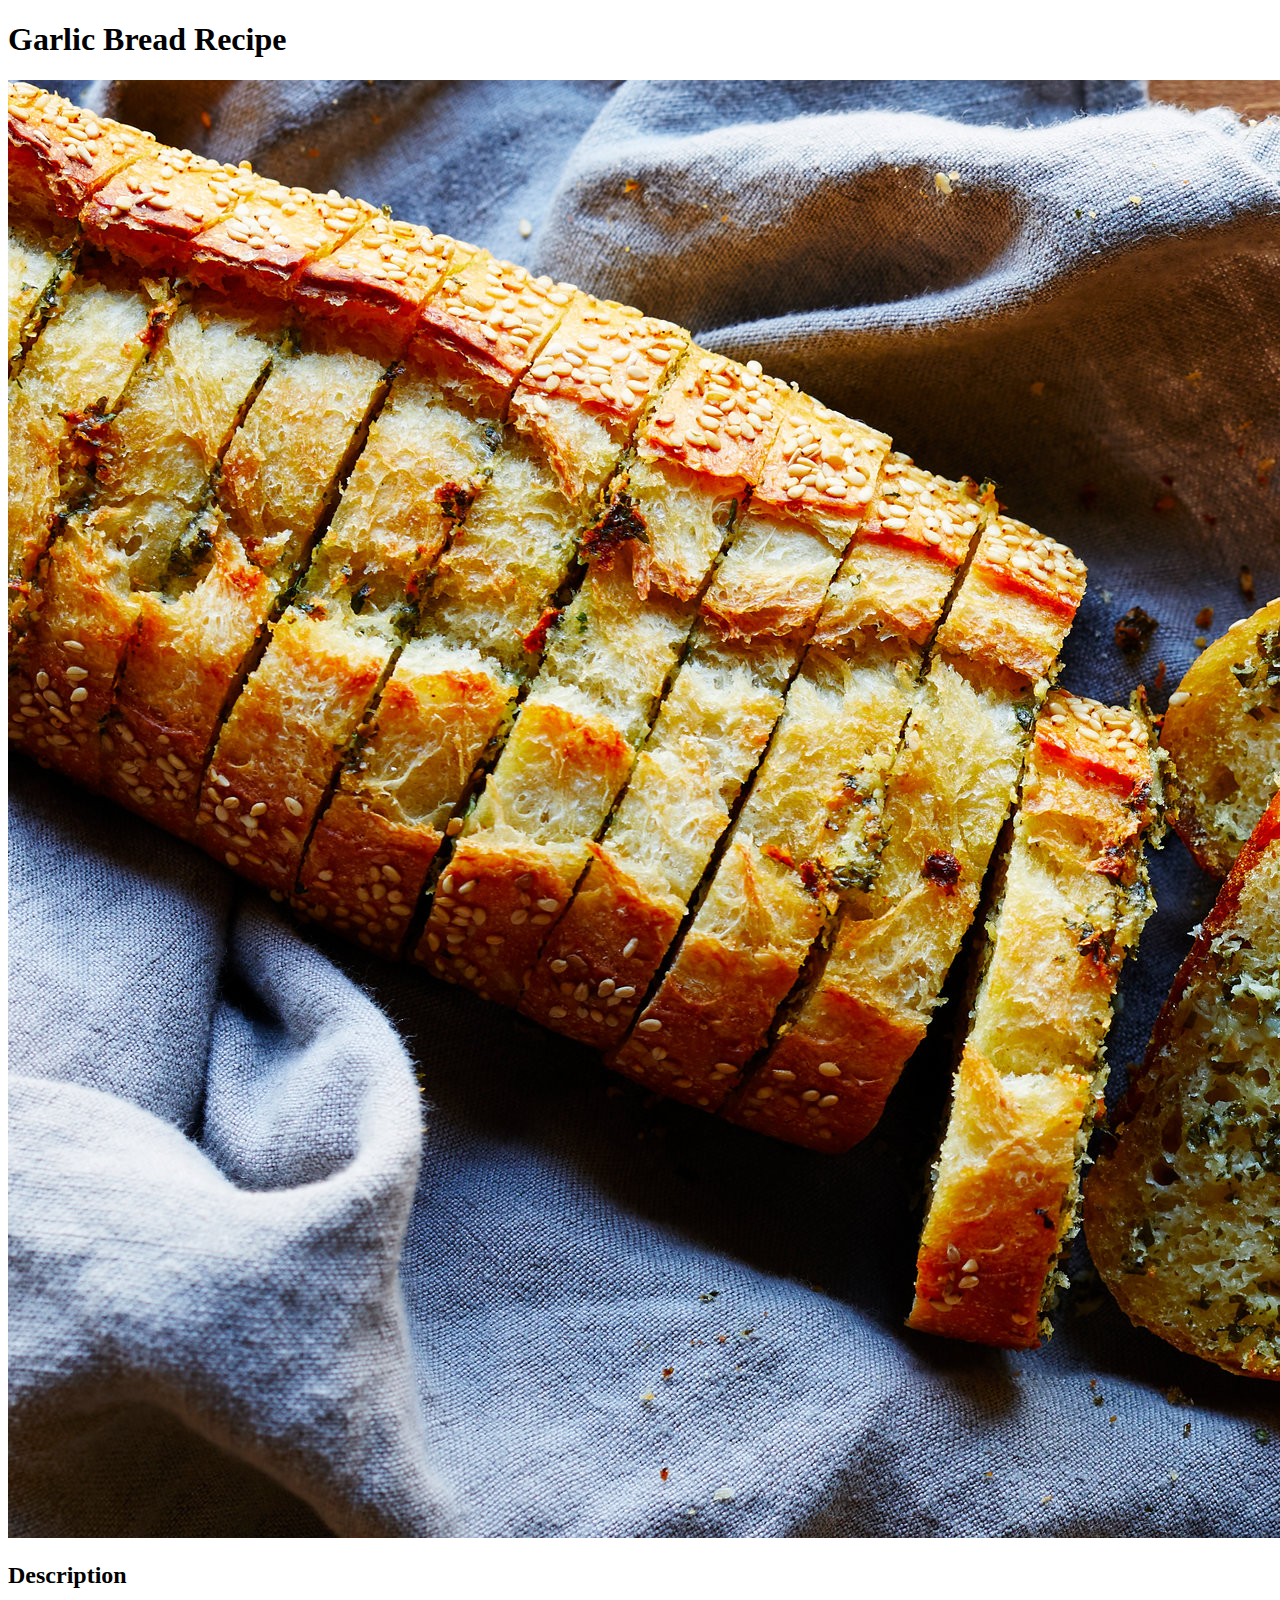
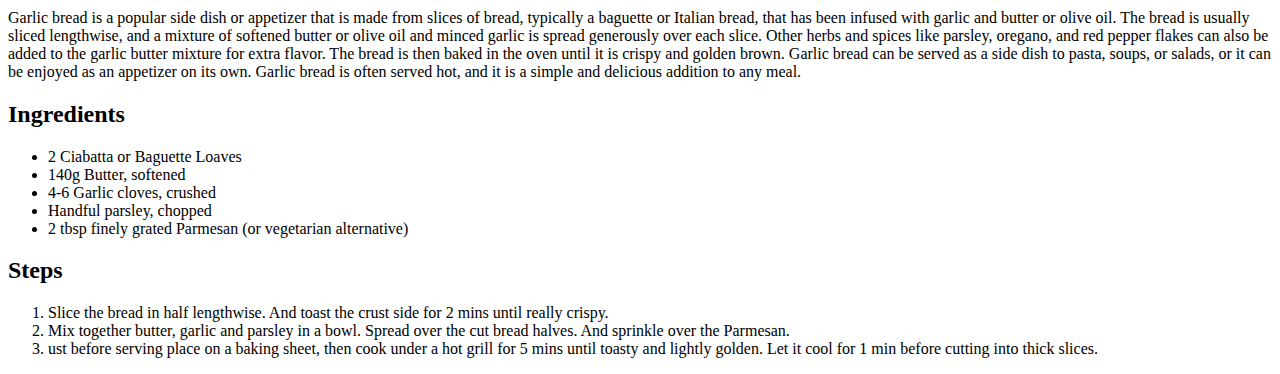
==== recipes/garlic-bread.html @ c795b3b2 "all recipes and images linked and added to index.html" ====
<!DOCTYPE html>
<html lang="en">
    <head>
        <meta charset="utf-8">
        <title>Garlic Bread Recipe</title>
    </head>

    <body>
        <h1 id="heading">Garlic Bread Recipe</h1>

        <img src="../images/garlic-bread.jpeg" alt="image of a garlic bread">

        <h2 class="subheading">Description</h2>
        <p>
            Garlic bread is a popular side dish or appetizer that is made from slices of bread, 
            typically a baguette or Italian bread, that has been infused with garlic and butter or olive oil. 
            The bread is usually sliced lengthwise, and a mixture of softened butter or olive oil and minced garlic 
            is spread generously over each slice. Other herbs and spices like parsley, oregano, and red pepper flakes 
            can also be added to the garlic butter mixture for extra flavor. The bread is then baked in the oven 
            until it is crispy and golden brown. Garlic bread can be served as a side dish to pasta, soups, or 
            salads, or it can be enjoyed as an appetizer on its own. Garlic bread is often served hot, and it is 
            a simple and delicious addition to any meal. 
        </p>

        <h2 class="subheading">Ingredients</h2>
        <ul>
            <li>2 Ciabatta or Baguette Loaves</li>
            <li>140g Butter, softened</li>
            <li>4-6 Garlic cloves, crushed</li>
            <li>Handful parsley, chopped</li>
            <li>2 tbsp finely grated Parmesan (or vegetarian alternative)</li>
        </ul>

        <h2 class="subheading">Steps</h2>
        <ol>
            <li>Slice the bread in half lengthwise. And toast the crust side for 2 mins until really crispy.</li>
            <li>Mix together butter, garlic and parsley in a bowl. Spread over the cut bread halves. And sprinkle over the Parmesan. </li>
            <li>ust before serving place on a baking sheet, then cook under a hot grill for 5 mins until toasty and lightly golden. Let it cool for 1 min before cutting into thick slices.</li>
        </ol>
    </body>
</html>
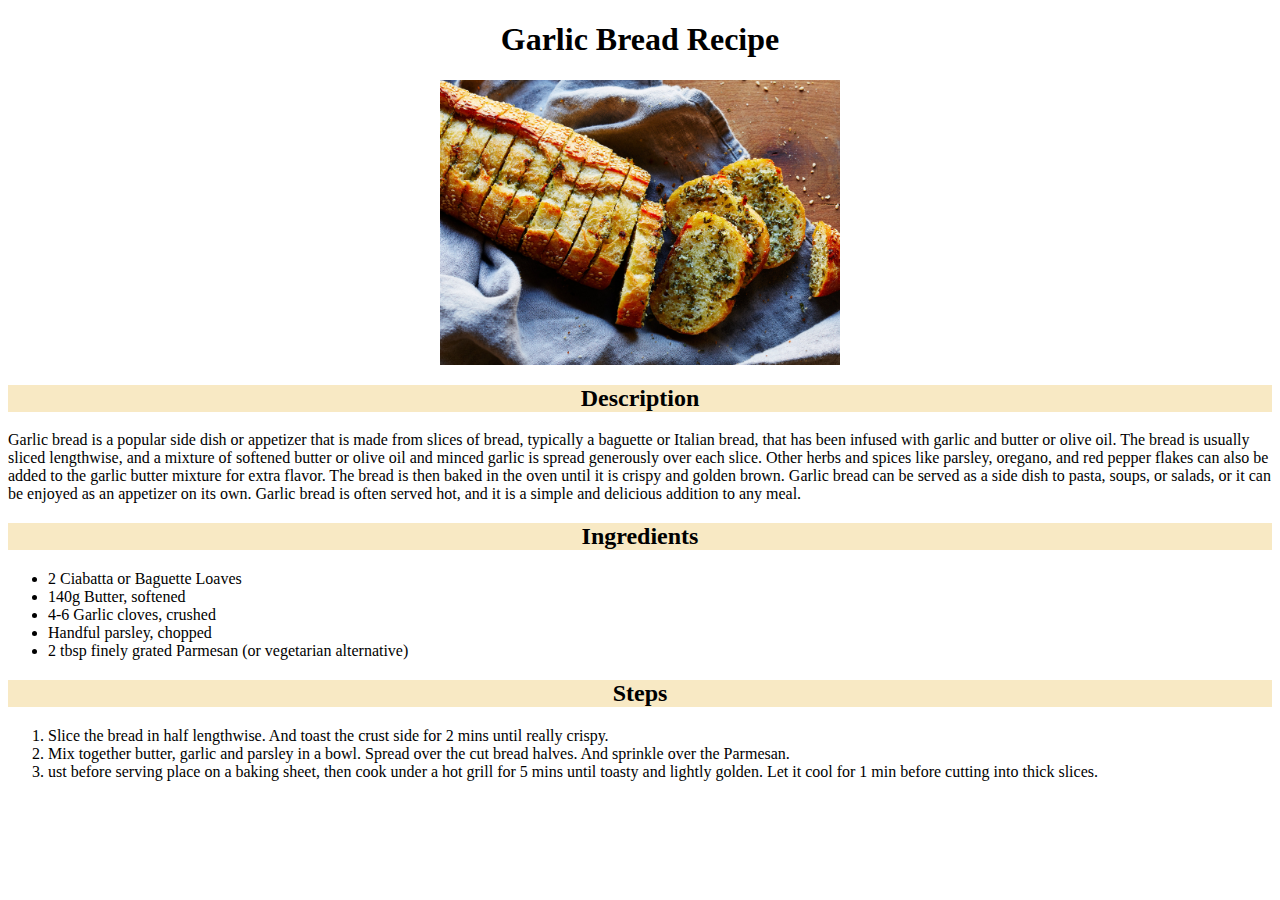
==== commit 19182e35: "css styling" ====
--- a/recipes/garlic-bread.html
+++ b/recipes/garlic-bread.html
@@ -3,6 +3,7 @@
     <head>
         <meta charset="utf-8">
         <title>Garlic Bread Recipe</title>
+        <link rel="stylesheet" href="../style.css">
     </head>
 
     <body>
--- a/style.css
+++ b/style.css
@@ -0,0 +1,21 @@
+body {
+    font-family: 'Times New Roman', Times, serif;
+}
+
+img {
+    display: block;
+    margin-left: auto;
+    margin-right: auto;
+    height: auto;
+    width: 400px;
+}
+
+#heading {
+    text-align: center;
+}
+
+h2 {
+    text-align: center;
+    background-color: rgb(248, 233, 196);
+    color: black;
+}
